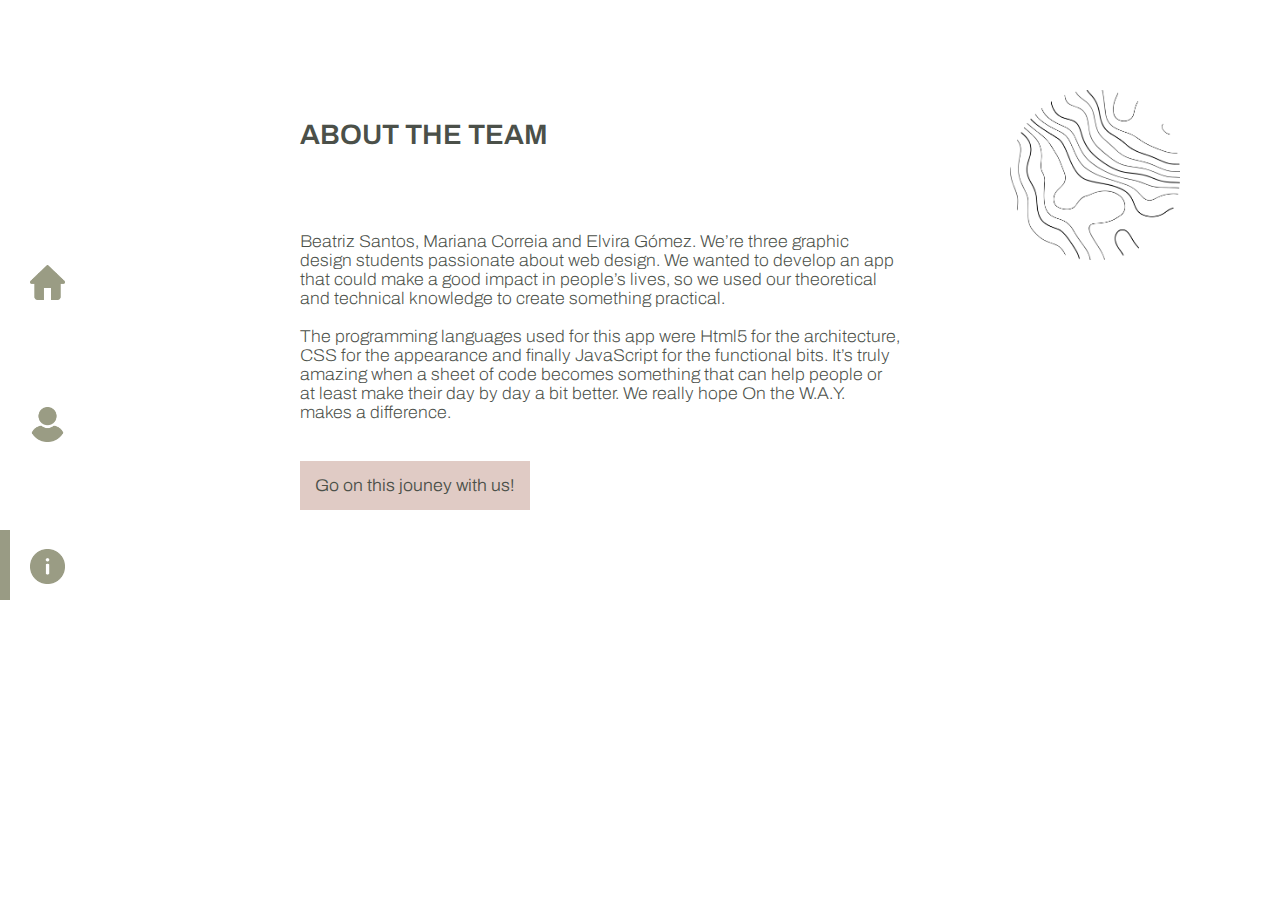
==== about.html @ c3136a8f "Add files via upload" ====
<!doctype html>
<html>

	<head>
		<meta charset="UTF-8">
		<meta http-equiv="X-UA-Compatible" content="IE=edge">
		<meta name="viewport" content="width=device-width, initial-scale=1.0">
		<title>About Us</title>
		<meta name="author" content=">Beatriz Santos, Mariana Correia e Elvira Gómez">
		<link rel="stylesheet" href="css/style2.css">
	</head>


<body>
	<!-- Barra de navegação para computador e tablet - lateral -->
	<aside>
		<nav id="sideBar">
			<ul>
				<li><a href="home.html"><img src="img/home.png" height="35" weight="35" alt="home"></a></li>
				<li><a href="perfil.html"><img src="img/user.png" height="35" weight="35" alt="user"></a></li>
				<li><a href="about.html"><img src="img/info.png" height="35" weight="35" alt="info"></a></li>
			</ul>
			<!-- Barra sublinhadora que mostra em que página o utilizador está -->
			<div class="selector_about"></div>
		</nav>
	</aside>

	<!-- Logo no canto superior direito -->
	<div class="logo">
		<img src="img/logos.png" width="200" height="200" alt="logo">
	</div>

	<main>
		<!-- Para não afetar o p5.js criamos um div para servir de "main" -->
		<div id="main">
			<!-- H1 - identificador de página -->
			<h1>ABOUT THE TEAM</h1>
			<br><br><br><br><br>
			<!-- Texto sobre o projeto -->
			<p id="sob">Beatriz Santos, Mariana Correia and Elvira Gómez. We’re three graphic design students passionate
				about web design. We wanted to develop an app that could make a good impact in people’s lives, so we
				used our theoretical and technical knowledge to create something practical.
				<br><br>
				The programming languages used for this app were Html5 for the architecture, CSS for the appearance and
				finally JavaScript for the functional bits. It’s truly amazing when a sheet of code becomes something
				that can help people or at least make their day by day a bit better. We really hope On the W.A.Y. makes
				a difference.
			</p>
			<br><br>
			<!-- botão que leva ao home -->
			<button id="jor" onclick='window.location.href="home.html"'>Go on this jouney with us!</button>
		</div>
	</main>

	<!-- barra de navegação no telemóvel/dispositivos pequenos -->
	<nav id="mobilenav">
		<ul>
			<li><a href="home.html"><img class="icons" src="img/home.png" alt="home"></a></li>
			<li><a href="perfil.html"><img class="icons" src="img/user.png" alt="user"></a></li>
			<li><a href="about.html"><img class="icons" src="img/info.png" alt="info"></a></li>
		</ul>
		<!-- Barra sublinhadora que mostra em que página o utilizador está -->
		<div id="bar_home">
			<div class="blank"></div>
			<div class="blank"></div>
			<div id="color"></div>
		</div>
	</nav>
	<!-- script -->
</body>

</html>
---- css/style2.css ----
@import url('https://fonts.googleapis.com/css2?family=Archivo:wdth,wght@62,100;125,900&display=swap');


/*Definições gerais*/
body{
    font-family: 'Archivo', sans-serif;
    margin: 0;
    padding: 0;
    font-variation-settings: 'wght' 200, 'wdth' 105;
    color: rgb(75, 80, 73);
  }

	#main, #id {
    position: absolute;
        margin-left: 300px;
        width: 400px;
        margin-top:100px;
        }

        #let {
          position: absolute;
              margin-left: 300px;
              width: 400px;
              margin-top:140px;
              }
    
        h1 {
        z-index: -1;
        font-variation-settings: 'wght' 600, 'wdth' 100;
        text-transform: uppercase;
        font-size: 28px;
        margin-bottom: 10px;
        }
    
        h2 {
        font-size:18px;
        }
    
        .logo img {
        position: absolute;
        top: 90px;
        right: 100px;
        width: 170px;
        height: 170px;
        }
    
        a {
        text-decoration: none;
        }
    
        p,  button {
        font-size: 17px;
        }
    
        button{
            text-align: center;
            font-variation-settings: 'wght' 300, 'wdth' 105;
            padding: 15px;
            background-color: #e0cbc5;
            border: none;
            color: rgb(75, 80, 73);
            font-family: 'Archivo', sans serif;
            cursor: pointer;
        }

        .data{
          font-size: 12px;
        }

/*Index*/
#logo { 
    position: fixed;
    top: 50%;
    left: 50%;
    margin-top: -160px;
    margin-left: -100px;
    }
  
  #nome{
      position: fixed;
      font-size: 25px;
    left: 50%;
    margin-top: 50px;
    margin-left: -106px;
    letter-spacing: 1px;
    text-align: center;
    font-variation-settings: 'wght' 100, 'wdth' 105;

    }
  
  label{
   margin-bottom: 20px;
   font-size: 15px;
  }
  
  .login_field {
      padding: 5px;
      border: none;
    height: 20px;
    width: 250px;
    border-bottom: solid #e0cbc5 2pt;
  }
  
  .links {
    text-decoration: none;
    color: rgb(75, 80, 73);
    font-weight: bold;
  }
  
    #about, #logs, #signs{
      width: 500px;
      position: fixed;
      top: 50%;
      left: 50%;
    }
  
    #about{
        margin-top: -180px;
        margin-left: -230px;
    }

    #logs{
        margin-top: -160px;
        margin-left: -150px;
    }

  #signs{
      margin-top: -175px;
      margin-left: -150px;
  }

  .small{
      font-size: 13px;
  }

  #warnsign, #warn, #account{
    font-size: 13px;
  }

    #intro{
        background-color: white;
        width: 680px;
        height: 420px;
        position: fixed;
        top: 50%;
        left: 50%;
      margin-top: -250px;
      margin-left: -365px;
      padding: 40px;
    }
  
    #logo{
      opacity: 0;
  
      -webkit-transition: opacity 2s ease-in;
         -moz-transition: opacity 2s ease-in;
          -ms-transition: opacity 2s ease-in;
           -o-transition: opacity 2s ease-in;
              transition: opacity 2s ease-in;
  }
  
  #about, #logs, #signs, #intro {
      opacity: 0;
  
      -webkit-transition: opacity 1s ease-in;
         -moz-transition: opacity 1s ease-in;
          -ms-transition: opacity 1s ease-in;
           -o-transition: opacity 1s ease-in;
              transition: opacity 1s ease-in;
  }
  
  #logo load {
      opacity: 1;
  }
  
  #about load {
    opacity: 1;
  }


  /*Menu*/

/*menu mobile*/
  #mobilenav{
    display: none;
  }

  /*menu "normal"*/
	.selector_home {
    background: #999B84;
    width: 10px;
    height: 70px;
    position: absolute;
    top: 50px;
    left: 0;
    }
  
    .selector_profile {
    background: #999B84;
    width: 10px;
    height: 70px;
    position: absolute;
    top: 190px;
    left: 0;
    }
  
    .selector_about {
    background: #999B84;
    width: 10px;
    height: 70px;
    position: absolute;
    top: 330px;
    left: 0;
    }
  
    aside {
      position: absolute;
      z-index: 1;
    margin-top:60px;
    margin-left: 0px;
    margin-top: 200px;
    }
  
    ul li {
    list-style:none;
    margin-left: -10px;
    }
  
    ul li a {
    padding-bottom: 50px;
    padding-top: 55px;
    display:block;
    text-decoration: none;
    font-weight: 600;	
    }
  
    ul img{
      width: 35px;
      height: 35px;
    }



/*Home Page*/

	#options p {
    font-variation-settings: 'wght' 400, 'wdth' 100;
    text-transform: uppercase;
    text-align: center;
    padding: 70px 0;
    color: white;	
    font-size: 16px;
    }
  
    .prompts, .moods, .habits, .challenges {
    position: absolute;
    background: #C0C39C;
    }
  
      .prompts{
          margin-left:300px;
          margin-top: 250px;
          width: 300px;
          height:200px;
          }
  
    .moods {
    margin-left:620px;
    margin-top: 250px;
    width: 250px;
    height:200px;
    }
  
    .habits {
    margin-left:300px;
    margin-top: 470px;
    width: 250px;
    height:200px;
    }
  
    .challenges {
    margin-left:570px;
    margin-top: 470px;
    width: 300px;
    height:200px;
    }
  
    .challenges:hover, .moods:hover, .habits:hover, .prompts:hover{
        background: #a4a77f;
        transition: all .3s ease;
      }
  

/*Daily Challenge*/

#dc{
  margin-top: 30px;
	-webkit-appearance: none;
	background-color: white;
	border: 2px solid #cacece;
	padding: 7px;
	border-radius: 1px;
	position: relative;
}

#dc:checked{
	background-color: #C0C39C;
	border: 2px solid #a4a77f;
	color: #C0C39C;
}
  

/*Journal*/
		.journalentry{
      width: 500px;
      height: 300px;
      font-variation-settings: 'wght' 200, 'wdth' 105;
      color: rgb(75, 80, 73);
    border: solid #e0cbc5 2pt;
    padding:20px;
   
    }

#journalentries{
  display: none; 
  border: solid #e0cbc5 2pt;
  /* Hidden by default */
  position: fixed; /* Stay in place */
  z-index: 1; /* Sit on top */
  padding: 10px; /* Location of the box */
  left: 300px;
  top: 250px;
  width:50%; /* Full width */
  height: 60%; /* Full height */
  overflow: auto; /* Enable scroll if needed */
}

hr{
  border: solid #e0cbc5 1pt;
}
.post{
  padding: 20px;
}

.close {
  position: absolute;
  top: 15px;
  right: 35px;
  color: #e0cbc5;
  font-size: 40px;
  font-weight: bold;
  transition: 0.3s;
}

.close:hover,
.close:focus {
  color: rgb(75, 80, 73);
  text-decoration: none;
  cursor: pointer;
}

#entry{
  font-family: 'Archivo', sans serif;
  font-size: 14px;
}

#newentry {
  position: absolute;
  right: 50px;
  bottom: 50px;
  height: 55px;
  width: 100px;
  background-color: #C0C39C;
  text-align: center;
  font-size: 15px;
}


/*About Us*/

#sob{
  width: 150%;
}


/*HABIT E MOOD*/
#mood{
  margin-top: 60px;
}

#dc1, #dc2, #dc3, #dc4 {
	-webkit-appearance: none;
	background-color: white;
	border: 2px solid #cacece;
	padding: 7px;
	border-radius: 1px;
}

#dc1:checked{
	background-color: rgb(157, 167, 135);
	border: 2px solid rgb(128, 138, 106);
	color: rgb(157, 167, 135);
}

#dc2:checked{
	background-color: rgb(228, 218, 127);
	border: 2px solid rgb(201, 192, 111);
	color: rgb(228, 218, 127);
}

#dc3:checked{
	background-color: rgb(250, 219, 161);
	border: 2px solid rgb(216, 189, 138);
	color: rgb(250, 219, 161);
}

#dc4:checked{
	background-color: rgb(245, 209, 202);
	border: 2px solid rgb(218, 184, 177);
	color: rgb(245, 209, 202);
}

#sbmt{
  position: absolute; /* Stay in place */
left: 605px;
top: 620px;
}

#mood{
width: 200px;
position: absolute; /* Stay in place */
left: 500px;
top: 560px;
}

#am, #gr, #ok, #ng{
  width: 250px;
  height: 150px;
  margin-top: 220px;
  margin-left: -120px;
  border: none;
  cursor: pointer;
}

#ams, #grs, #oks, #ngs{
  width: 50px;
  height: 20px;
}


#changeday{
  position: absolute;
  top: 550px;
  margin-left: 500px;
  display: grid;
grid-template-columns: auto auto auto auto;
}

#notgreat, #ng, #xx, #ngs{
background-color: rgb(245, 209, 202);
}

#okay, #ok, #et, #oks{
background-color: rgb(250, 219, 161);
}

#great, #gr, #wk, #grs{
background-color: rgb(228, 218, 127);
}

#amazing, #am, #slp, #ams{
background-color: rgb(157, 167, 135);
}

form, #changedays, #feel, #changed{
position: absolute; /* Stay in place */
padding-left: 250px;
padding-top: 270px;
}

#Result{
display: grid;
grid-template-columns: auto auto;
}

#gráficos{
  position: absolute; /* Stay in place */
  padding-left: 530px;
  padding-top: 200px;
  font-size: 40px;
  display: grid;
  grid-template-columns: auto auto;
  opacity: 0;
  }
  
  #other{
  position: absolute;
  margin-top: 560PX;
  margin-left: 530px;
  }
  
  #slp,#xx,#wk,#et{
  padding: 60px;
  margin: 10px;
  }
  
  #changedays{
    top: 15px;
    left: 370px;
  }

#changed{
    width: 200px;
    top: 15px;
    left: 250px;
  }
  
  #feel{
    position: absolute;
    height: 0px;
    width: 400px;
    margin-top: 215px;
    margin-left: 210px;
    
  }


/*Calendário*/
html {
font-size: 62.5%;
}

.container {
position: absolute; /* Stay in place */
margin-top: 0px;
color: black;
/*display: flex;*/
justify-content: center;
align-items: center;
}

.calendar {
width: 45rem;
height: 52rem;
}

.month {
color: rgb(75, 80, 73);
width: 410px;
height: 12rem;
display: flex;
padding: 17px;
justify-content:space-between;
align-items: center;
text-align: center;
}

.weekdays {
width: 100%;
height: 5rem;
display: flex;
align-items: center;
}

.weekdays div {
  font-variation-settings: 'wght' 300, 'wdth' 100;

  color: rgb(75, 80, 73);
font-size: 1.5rem;
font-weight: 400;
letter-spacing: 0.1rem;
width: calc(44.2rem / 7);
display: flex;
justify-content: center;
align-items: center;
}

.days {
width: 100%;
display: flex;
flex-wrap: wrap;
}

.days div {
font-variation-settings: 'wght' 300, 'wdth' 100;
color: rgb(75, 80, 73);
border-radius: 50%;
font-size: 1.4rem;
margin: 0.55rem;
width: 5rem;
height: 5rem;
display: flex;
justify-content: center;
align-items: center;
border: 0.1rem solid rgb(75, 80, 73);
transition: background-color 0.2s;
}

.days div:hover:not(.today) {
border: 0.1rem solid rgb(75, 80, 73);
cursor: pointer;
}

.prev-date,
.next-date {
opacity: 0.5;
}

/*Profile*/
#bdg{
  display: inline-grid;
  grid-template-columns: auto auto auto;
}

#savep, #gob{
  position: absolute;
}

#savep{
  margin-left: 100px;
}

#gob{
  margin-left: 180px;
}


/*Tablet*/
@media screen and (max-width: 1080px) {


  /*Definições Gerais*/
	.logo img{
		width: 120px;
		height: 120px;
    margin-top: -50px;
    margin-right: -50px;
	}

	#main{
		margin-left: 150px;
	}


  #id {
    margin-left: 150px;
    }

    #let {
          margin-left: 150px;
          }

  /*Index*/
.login_field {
  width: 250px;
}

  #about, #logs, #signs{
    width: 50%;
    left: 25%;
    margin-left: 0px;
  }

  #intro{
      width: 60%;
      left: 13%;
    margin-left: 0px;
  }

  /*Journal*/
  .journalentry{
    width: 400px;
    height: 300px;
    font-variation-settings: 'wght' 200, 'wdth' 105;
    color: rgb(75, 80, 73);
  border: solid #e0cbc5 2pt;
  padding:20px;
 
  }
  
	#options{
		display: flex;
		flex-direction: row;
		flex-wrap: wrap;
		width: 70%;
		max-width: 600px;
		margin-left: 150px;
		margin-top: 50px;
		margin-bottom: 50px;
		justify-content: left;
	}
	.prompts, .moods, .habits, .challenges{
		position: relative;
		width: 40%;
		max-width: 260px;
		height: 200px;
		margin: 0 20px 20px 0;
	}

  .prompts, .moods{
    margin-top: 200px;
	}
	#sidebar{
		width: 30%;
		max-width: 200px;
	}
  
	#abouttext{
		max-width: 400px;
	}


/*About Us*/
#sob{
  width: 80%;
}


	/*Habit e Mood*/
  #gráficos{
    position: absolute; 
    padding-left: 360px;
    padding-top: 130px;
    font-size: 25px;
    grid-template-columns: auto;
    }
    
    #slp,#xx,#wk,#et{
      padding: 20px;
      margin: 10px;
      }

 #changeday{
  margin-left: 5px;
  margin-top: 20px;
}

#feel{
  margin-left: -250px;
  margin-top: 210px;
}

#mood{
margin-top: 60px;
margin-left: -495px;
}

#changedays{
  transform: scale(0.9);
margin-left: 70px;
margin-top: 10px;
}

#changed{
  width: 500px;
  transform: scale(0.9);
margin-left: -530px;
margin-top: 280px;
display: inline-grid;
  grid-template-columns: auto auto auto auto;
}


#changedays p{
margin: 0;
}


#sbmt{
  margin-top: -260px;
  margin-left: 400px;
}

#am, #gr, #ok, #ng{
  width: 200px;
  height: 90px;
  margin-top: 290px;
  margin-left: -745px;
}


/*Calendário*/

.month {
  transform: scale(0.8);
  margin-left: -50px;
}

html {
  font-size: 50%;
  }

}


/*Telemóvel*/
@media screen and (max-width: 600px){

  /*Definições gerais*/
 body{
   overflow: hidden;
 }

#main{
	width: 90%;
	margin-left: 10%;
}

.logo img{
	width: 80px;
	height: 80px;
top: 80px;
right: 80px;
}

.prompts, .moods{
  margin-top: 130px;
}

#id {
  margin-left: 50px;
  }

  #let {
        margin-left: 50px;
        }

 /*Menu*/
.icons{
		width: 35px;
		height: 35px;
    margin-bottom: -35px;
	} 

#mobilenav{
	width: 100%;
	height: 110px;
	left: 0;
	bottom: 0;
	display: block;
  position: fixed;
  z-index: -1;
}

#mobilenav ul{
	display: flex;
	flex-direction: row;
	justify-content: space-around;
	align-items: center;
	height: 100px;
	padding: 0;
	margin: 0;
}

#mobilenav li{
	padding: 0;
}

#mobilenav a{
	padding: 0;
}

aside{
	display: none;
}

#bar_home{
	width: 100%;
	height: 10px;
  margin-left: -5px;
	display: flex;
	flex-direction: row;
	justify-content: space-around;
}

#color, .blank{
width: 45px;
height: 10px;
}

#color{
	background-color: #9a9c7d;
}


/*Habits e Mood*/
.prompts, .habits{
	margin-left: 25px;
}

.prompts, .moods, .habits, .challenges{
height: 200px;
top: 70px;
}

#options{
	margin: 0;
	width: 100%;
	justify-content: center;
}

#options p{
	font-size: 14px;
	padding: 75px 0;
}

#feel{
  scale: 0.9;
  margin-top: 195px;
  margin-left: -230px;
  }

#mood{
 left: 25px;
 top: 510px;
 margin-left: 0px;
  }


.month {
  transform: scale(0.7);
margin-left: -70px;
}

html {
font-size: 45%;
}

.container {
margin-top: 0px;
left: 5%;
}

#gráficos{
      padding-left: 10px;
  padding-top: 430px;
  font-size: 20px;
  grid-template-columns: auto auto auto auto;
  }
  
  #slp,#xx,#wk,#et{
    padding: 15px;
    margin: 7px;
    }

    #changedays{
    transform: scale(0.9);
margin-left: 90px;
margin-top: -30px;
    }
    
    #changed{
      transform: scale(0.8);
    top: -40px;
    left:260px;
    }
    
    #sbmt{
    margin-top: -180px;
    margin-left: 0px;
    }
    
       #changeday{
        transform: scale(0.6);
        margin-top: 450px;
        margin-left: -10px;
         top: 82px;
         left: -5px;
       }

       #am, #gr, #ok, #ng{
        width: 250px;
       }

/*Journal*/
.journalentry{
  width: 77%;
  height: 300px;
  font-variation-settings: 'wght' 200, 'wdth' 105;
  color: rgb(75, 80, 73);
border: solid #e0cbc5 2pt;
padding:20px;

}

#journalentries{
left: 30px;
width:80%; /* Full width */
height: 40%; /* Full height */
overflow: auto; /* Enable scroll if needed */
background-color: white;
}

hr{
border: solid #e0cbc5 1pt;
}

.close {
position: absolute;
top: 15px;
right: 35px;
color: #e0cbc5;
font-size: 40px;
font-weight: bold;
transition: 0.3s;
}

#newentry {
position: absolute;
right: 50px;
bottom: 120px;
height: 50px;
width: 100px;
background-color: #C0C39C;
text-align: center;
font-size: 15px;
}

.writingprompt1{
width: 90%;
}


/*Index*/
.login_field {
  width: 250px;
}

  #about, #logs, #signs{
    width: 50%;
    left: 20%;
    margin-left: 0px;
  }

  #intro{
      width: 60%;
      left: 10%;
    margin-left: 0px;
  }


/*Diminuir altura*/
@media screen and (max-height: 800px){

  /*Definições gerais*/
	#main{
  top: -65px;
  }


.prompts, .moods{
  margin-top: 40px;
}

#id {
  position: absolute;
  top: 115px;
  }


  /*Habit e Mood*/
  .container{
    transform: scale(0.95);
    margin-top: -20px;
  }

  .weekdays{
    margin-top: -20px;
  }

#feel{
  margin-top: 130px;
  margin-left: -460px;
}

  .prompts, .moods, .habits, .challenges{
		height: 180px;
    top: 165px;
	}

  #entry{
    height: 200px;
  }

  #dc{
    margin-top: 10px;
  }

  #id{
    margin-top: -15px;
  }

     #changeday{
       margin-top: 380px;
       margin-left: 0px;
     }

  #mood{
    margin-top: -10px;
    margin-left: 10px;
    }

    #gráficos{
      margin-top: -50px;
   }

   #feel{
    margin-top: 125px;
    margin-left: -220px;
    }


  #changedays{
    scale: 0.9;
    top: -20px;
    left: 310px;
  }
  
  #sbmt{
    margin-top: -190px;
  }


#changed{
  top:-100px;
  left:260px;
  }
  

  #am, #gr, #ok, #ng{
    height: 70px;
  }


  /*Profile*/
#perfil, #logout, #change{
  transform: scale(0.8);
  margin-left: -20px;
}

#inf{
  margin-top: -20px;
}

#logout, #change{
  position: absolute;
  margin-top: -50px;
}

#logout{
  margin-left: -6px;
}

#change{
  margin-left: 76px;
}

#savep, #gob{
  position: absolute;
  transform: scale(0.8);
  margin-top: -50px;
}

#savep{
  margin-left: 90px;
}

#gob{
 margin-left: 170px;
}
}


/*Diminuir mais o ecrâ*/
@media screen and (max-height: 670px){


#options p{
	padding: 40px 0;
}

/*Habit e Mood*/
  .prompts, .moods, .habits, .challenges{
		height: 120px;
	}

  #gráficos{
   margin-top: -110px;
}

  #entry{
    height: 100px;
  }

  #dc{
    margin-top: -10px;
  }

  #id{
    margin-top: -20px;
  }

  .container{
    transform: scale(0.85);
    margin-left: 0px;
    margin-top: -50px;
  }

  .weekdays{
    margin-top: -30px;
  }


#changedays{
  scale: 0.8;
  top: 120px;
  left: 270px;
}

#sbmt{
  margin-top: -190px;
}

  #feel{
    transform: scale(0.9);
    margin-top: 75px;
  margin-left: -215px;
    }

   #changeday{
     margin-top: 320px;
    margin-left: 15px;
  }

#mood{
  margin-top: -73px;
  margin-left: 25px;
  font-size: 15px;
  height: 40px;
  }

  #am, #gr, #ok, #ng{
    margin-top: 80px;
    height: 50px;
  }


#changed{
  scale: 0.9;
  top:-150px;
  left:260px;
  }

  #sbmt{
    top:640px;
    margin-left: 350px;
  }


   /*Profile*/

#perfil, #logout, #change{
  transform: scale(0.6);
  margin-left: -40px;
}

#inf{
  margin-top: -35px;
}

#logout, #change{
  margin-top: -70px;
}

#savep, #gob{
  transform: scale(0.6);
  margin-top: -70px;
}

#logout{
  margin-left: -16px;
}

#change{
  margin-left: 56px;
}

#aboutme{
  transform: scale(0.8);
  margin-left: -43px;
  margin-top: -20px;
}

#sob{
  scale: 0.8;
  margin-top: -50px;
  margin-left: -30px;
}

#jor{
  scale: 0.8;
  margin-top: -20px;
  margin-left: -20px;
}

}
}
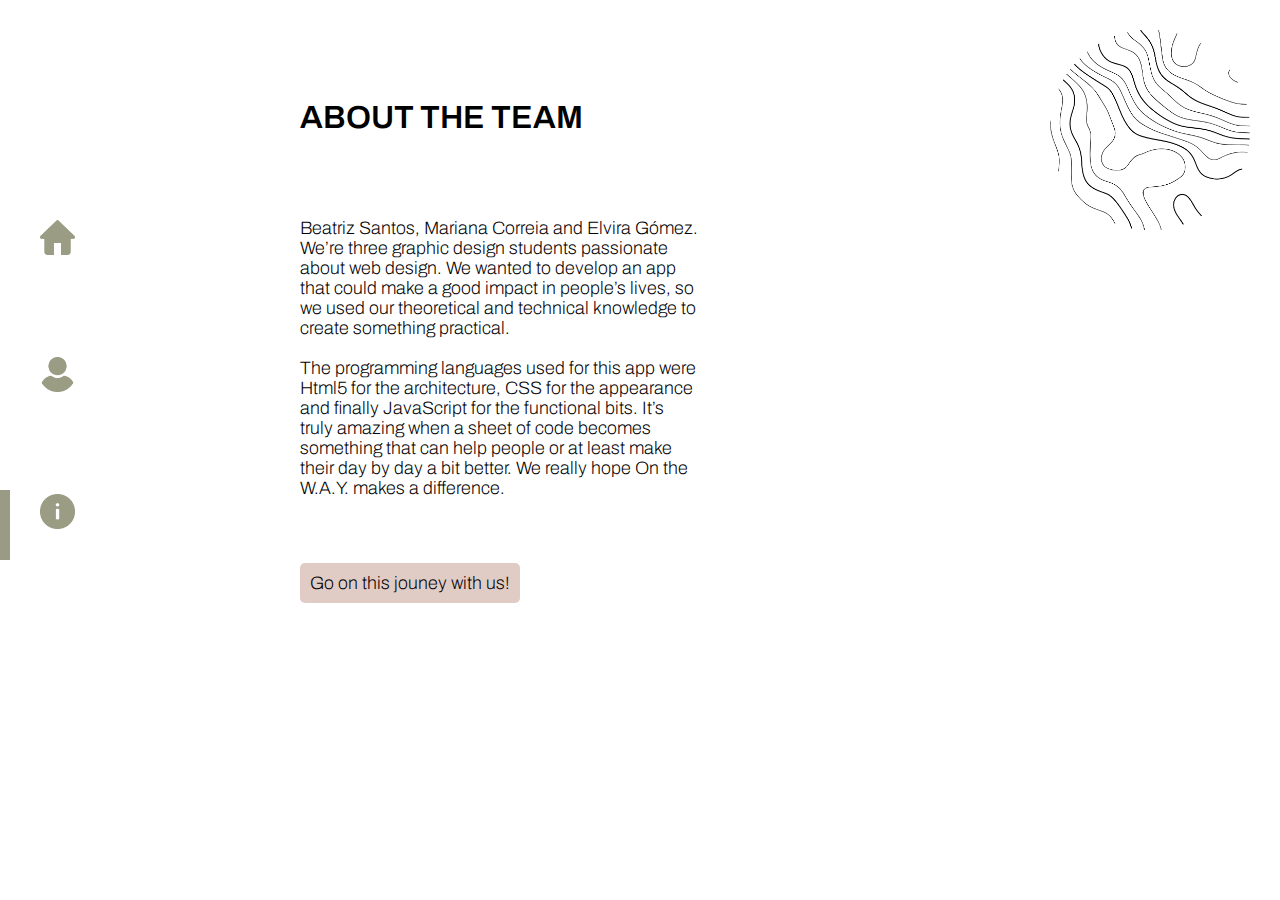
==== commit 25e0f46b: "Update about.html" ====
--- a/about.html
+++ b/about.html
@@ -7,7 +7,8 @@
 		<meta name="viewport" content="width=device-width, initial-scale=1.0">
 		<title>About Us</title>
 		<meta name="author" content=">Beatriz Santos, Mariana Correia e Elvira Gómez">
-		<link rel="stylesheet" href="css/style2.css">
+		    <link rel="stylesheet" href="reset.css">
+		<link rel="stylesheet" href="css/style.css">
 	</head>
 
 
@@ -69,4 +70,4 @@
 	<!-- script -->
 </body>
 
-</html>+</html>
--- a/css/style.css
+++ b/css/style.css
@@ -0,0 +1,691 @@
+@import url('https://fonts.googleapis.com/css2?family=Archivo:wdth,wght@62,100;125,900&display=swap');
+@import url('https://fonts.googleapis.com/css2?family=Manrope:wght@200;800&display=swap');
+
+body{
+  font-family: 'Archivo', sans-serif;
+  margin: 0;
+  padding: 0;
+}
+
+#mobilenav{
+	display: none;
+}
+
+/*INDEX*/
+#logo { 
+  position: fixed;
+  top: 50%;
+  left: 50%;
+  margin-top: -160px;
+  margin-left: -100px;
+  }
+
+#nome{
+    position: fixed;
+    font-size: 25px;
+    font-weight: 200;
+  left: 50%;
+  margin-top: 50px;
+  margin-left: -90px;
+  letter-spacing: 1px;
+  }
+
+  #about, #logs, #signs{
+    width: 500px;
+    position: fixed;
+    top: 50%;
+	left: 50%;
+  margin-top: -250px;
+  margin-left: -280px;
+background-color: white;
+padding: 40px;
+  }
+
+  #about{
+    top: 60%;
+  }
+
+  #intro{
+      background-color: white;
+      width: 580px;
+      height: 420px;
+      position: fixed;
+      top: 50%;
+      left: 50%;
+    margin-top: -250px;
+    margin-left: -325px;
+    padding: 40px;
+  }
+
+  #logo{
+    opacity: 0;
+
+    -webkit-transition: opacity 2s ease-in;
+       -moz-transition: opacity 2s ease-in;
+        -ms-transition: opacity 2s ease-in;
+         -o-transition: opacity 2s ease-in;
+            transition: opacity 2s ease-in;
+}
+
+#about, #logs, #signs, #intro {
+    opacity: 0;
+
+    -webkit-transition: opacity 1s ease-in;
+       -moz-transition: opacity 1s ease-in;
+        -ms-transition: opacity 1s ease-in;
+         -o-transition: opacity 1s ease-in;
+            transition: opacity 1s ease-in;
+}
+
+#logo load {
+    opacity: 1;
+}
+
+#about load {
+  opacity: 1;
+}
+
+
+#nome {
+  font-family: 'Manrope', sans-serif;
+  text-align: center;
+  font-size: 25px;
+}
+
+label{
+ margin-bottom: 20px;
+ font-size: 15px;
+}
+
+.login_field {
+	padding: 5px;
+	border: none;
+  height: 30px;
+  width: 250px;
+  border-bottom: solid #e0cbc5 1pt;
+}
+
+.links {
+  text-decoration: none;
+  color: black;
+  font-weight: bold;
+}
+
+/*Lateral Menu Icon*/
+
+	.selector_home {
+	background: #999B84;
+	width: 10px;
+	height: 70px;
+	position: absolute;
+	top: 60px;
+	left: 0;
+	}
+
+	.selector_profile {
+	background: #999B84;
+	width: 10px;
+	height: 70px;
+	position: absolute;
+	top: 195px;
+	left: 0;
+	}
+
+	.selector_about {
+	background: #999B84;
+	width: 10px;
+	height: 70px;
+	position: absolute;
+	top: 330px;
+	left: 0;
+	}
+
+
+/*Menu*/
+
+	aside {
+	position: absolute;
+	margin-top:60px;
+	}
+
+	#sidebar {
+	display: flex;
+	top: 0;
+	margin-left: -10px;
+	background: #FFFFFF;
+	width: 200px;
+	height: 500px;
+	margin-bottom: 50px;
+	}
+
+	#sidebar ul {
+	margin: 0;
+	padding: 20px 0;
+	width:10px;
+	background:#999B84
+	} 
+
+	ul li {
+	list-style:none;
+	}
+
+	ul li a {
+
+	padding-bottom: 50px;
+	padding-top: 50px;
+	display:block;
+	text-decoration: none;
+	font-weight: 600;	
+	}
+
+	ul img{
+		width: 35px;
+		height: 35px;
+	}
+
+/*General Definitions*/
+
+	#main {
+	margin-left: 300px;
+	width: 400px;
+	margin-top:100px;
+	}
+
+	h1 {
+		font-stretch: 100%;
+		font-variation-settings: 'wght' 600;
+		text-transform: uppercase;
+	font-size: 32px;
+	margin-bottom: 10px;
+	}
+
+	h2 {
+	font-size:22px;
+	}
+
+	.logo img {
+	position: absolute;
+	top: 30px;
+	right: 30px;
+	width: 200px;
+	height: 200px;
+	}
+
+	a {
+	text-decoration: none;
+	}
+
+	p,  button {
+	color: black;
+	font-size: 18px;
+	font-stretch: 100%;
+		font-variation-settings: 'wght' 200;
+	}
+
+/*Home Page Options*/
+
+	#options p {
+	text-transform: uppercase;
+	text-align: center;
+	padding: 70px 0;
+	color: #FFFFFF;	
+	font-size: 16px;
+	}
+
+	.prompts, .moods, .habits, .challenges {
+	position: absolute;
+	background: #C0C39C;
+	border-radius: 5%;
+	}
+
+    .prompts{
+        margin-left:300px;
+        margin-top: 30px;
+        width: 300px;
+        height:200px;
+        }
+
+	.moods {
+	margin-left:620px;
+	margin-top: 30px;
+	width: 250px;
+	height:200px;
+	}
+
+	.habits {
+	margin-left:300px;
+	margin-top: 250px;
+	width: 250px;
+	height:200px;
+	}
+
+	.challenges {
+	margin-left:570px;
+	margin-top: 250px;
+	width: 300px;
+	height:200px;
+	}
+
+		.challenges:hover, .moods:hover, .habits:hover, .prompts:hover{
+		background: #9a9c7d;
+		border-radius: 5%;
+		transition: all .3s ease;
+		}
+
+		/*Journal*/
+		
+		#journalentries{
+			display: none; /* Hidden by default */
+			position: fixed; /* Stay in place */
+			z-index: 1; /* Sit on top */
+			padding-top: 100px; /* Location of the box */
+			left: 0;
+			top: 0;
+			width: 100%; /* Full width */
+			height: 100%; /* Full height */
+			overflow: auto; /* Enable scroll if needed */
+			background-color: rgb(0,0,0); /* Fallback color */
+			background-color: rgba(0,0,0,0.9); /* Black w/ opacity */
+		}
+  
+		.post{
+			padding: 20px;
+		}
+  
+		.close {
+			position: absolute;
+			top: 15px;
+			right: 35px;
+			color: #f1f1f1;
+			font-size: 40px;
+			font-weight: bold;
+			transition: 0.3s;
+		}
+		
+		.close:hover,
+		.close:focus {
+			color: #bbb;
+			text-decoration: none;
+			cursor: pointer;
+		}
+  
+	  button{
+		  margin: 25px 0;
+		  padding: 10px;
+		  background-color: #e0cbc5;
+		  border-radius: 5px;
+		  border: none;
+		  font-family: 'Archivo', sans serif;
+		  cursor: pointer;
+	  }
+	  
+	  #entry{
+		 
+		  font-family: 'Archivo', sans serif;
+		  font-size: 14px;
+	  }
+
+		#newentry {
+		  position: absolute;
+		  right: 50px;
+		  bottom: 50px;
+		  height: 50px;
+		  width: 50px;
+		  background-color: #999B84;
+		  border-radius: 50%;
+		  text-align: center;
+		  font-size: 15px;
+		}
+  
+		.writingprompt1, .currentdate{
+			padding: 0 10px;
+		}
+  
+
+/*HABIT E MOOD*/
+
+#am, #gr, #ok, #ng{
+    border-radius: 5%;
+    width: 250px;
+    height: 150px;
+    margin-top: -40px;
+    margin-left: 33px;
+    border: none;
+    cursor: pointer;
+}
+
+#ams, #grs, #oks, #ngs{
+	border-radius: 5%;
+    width: 50px;
+    height: 20px;
+}
+
+#notgreat, #ng, #xx, #ngg{
+  background-color: rgb(245, 209, 202);
+}
+
+#okay, #ok, #et, #oks{
+  background-color: rgb(250, 219, 161);
+}
+
+#great, #gr, #wk, #grs{
+  background-color: rgb(228, 218, 127);
+}
+
+#amazing, #am, #slp, #ams{
+  background-color: rgb(157, 167, 135);
+}
+
+form, #changedays, #feel{
+  position: absolute; /* Stay in place */
+  padding-left: 500px;
+  padding-top: 400px;
+}
+
+#Result{
+  display: grid;
+  grid-template-columns: auto auto;
+}
+
+.post{
+background-color: rgb(214, 214, 214);
+padding: 20px;
+margin: 10px;
+}
+
+.modal {
+  position: absolute; /* Stay in place */
+  z-index: 1; /* Sit on top */
+  padding-top: 320px; /* Location of the box */
+  padding-left: 300px;
+  left: 0;
+  top: 0;
+  width: 100%; /* Full width */
+  height: 100%; /* Full height */
+}
+
+html {
+font-size: 62.5%;
+}
+
+.container {
+position: absolute; /* Stay in place */
+z-index: 1; /* Sit on top */
+margin-top: 70px;
+color: black;
+/*display: flex;*/
+justify-content: center;
+align-items: center;
+}
+
+.calendar {
+width: 45rem;
+height: 52rem;
+background-color: white ;
+}
+
+.month {
+width: 410px;
+height: 12rem;
+display: flex;
+padding: 17px;
+justify-content:space-between;
+align-items: center;
+}
+
+.weekdays {
+width: 100%;
+height: 5rem;
+display: flex;
+align-items: center;
+}
+
+.weekdays div {
+font-size: 1.5rem;
+font-weight: 400;
+letter-spacing: 0.1rem;
+width: calc(44.2rem / 7);
+display: flex;
+justify-content: center;
+align-items: center;
+}
+
+.days {
+width: 100%;
+display: flex;
+flex-wrap: wrap;
+}
+
+.days div {
+border-radius: 50%;
+font-size: 1.4rem;
+margin: 0.55rem;
+width: 5rem;
+height: 5rem;
+display: flex;
+justify-content: center;
+align-items: center;
+border: 0.1rem solid rgb(163, 163, 163);
+transition: background-color 0.2s;
+}
+
+.days div:hover:not(.today) {
+border: 0.1rem solid rgb(163, 163, 163);
+cursor: pointer;
+}
+
+.prev-date,
+.next-date {
+opacity: 0.5;
+}
+
+#gráficos{
+position: absolute; /* Stay in place */
+padding-left: 530px;
+padding-top: 230px;
+font-size: 40px;
+display: grid;
+grid-template-columns: auto auto;
+opacity: 0;
+}
+
+#other{
+  position: absolute;
+margin-top: 560PX;
+margin-left: 530px;
+}
+
+#slp,#xx,#wk,#et{
+  padding: 60px;
+  margin: 10px;
+}
+
+/* Daily Challenge*/
+
+#dc {
+	-webkit-appearance: none;
+	background-color: #fafafa;
+	border: 1px solid #cacece;
+	padding: 9px;
+	border-radius: 3px;
+	position: relative;
+}
+
+#dc:checked{
+	background-color: #999B84;
+	border: 1px solid #999B84;
+	color: #99a1a7;
+}
+
+/*
+p {
+	font-weight: 900;
+  }*/
+
+  /*tablet*/
+
+@media screen and (max-width: 1080px) {
+	.logo img{
+		width: 150px;
+		height: 150px;
+	}
+	#main{
+		width: 70%;
+		margin-left: 30%;
+	}
+	#options{
+		display: flex;
+		flex-direction: row;
+		flex-wrap: wrap;
+		width: 70%;
+		max-width: 600px;
+		margin-left: 30%;
+		margin-top: 50px;
+		margin-bottom: 50px;
+		justify-content: left;
+	}
+	.prompts, .moods, .habits, .challenges{
+		position: relative;
+		width: 40%;
+		max-width: 260px;
+		height: 200px;
+		margin: 0 20px 20px 0;
+	}
+	#sidebar{
+		width: 30%;
+		max-width: 200px;
+	}
+	#abouttext{
+		max-width: 400px;
+	}
+
+	
+}
+/*mobile version*/
+@media screen and (max-width: 650px){
+.icons{
+		width: 40px;
+		height: 40px;
+	} 
+#mobilenav{
+	width: 100%;
+	height: 110px;
+	position: absolute;
+	left: 0;
+	bottom: 0;
+	display: block;
+}
+
+#mobilenav ul{
+	display: flex;
+	flex-direction: row;
+	justify-content: space-around;
+	align-items: center;
+	height: 100px;
+	padding: 0;
+	margin: 0;
+}
+#mobilenav li{
+	padding: 0;
+}
+#mobilenav a{
+	padding: 0;
+}
+
+aside{
+	display: none;
+}
+
+/*Menu*/
+
+	aside {
+	position: absolute;
+	margin-left :0px;
+	margin-bottom: 0px;
+	}
+
+	#sidebar {
+	display: flex;
+	left: 0;
+	margin-top: -10px;
+	background: #FFFFFF;
+	width: 200px;
+	height: 500px;
+	margin-bottom: 0px;
+	}
+
+	#sidebar ul {
+	margin: 0;
+	padding: 0px 20px;
+	width:10px;
+	background:#999B84
+	} 
+
+	ul li {
+	list-style:none;
+	}
+
+	ul li a {
+
+	padding-bottom: 50px;
+	padding-top: 50px;
+	display:block;
+	text-decoration: none;
+	font-weight: 600;	
+	}
+
+	ul img{
+		width: 35px;
+		height: 35px;
+	}
+
+
+.prompts, .habits{
+	margin-left: 25px;
+}
+.prompts, .moods, .habits, .challenges{
+height: 150px;
+}
+#options{
+	margin: 0;
+	width: 100%;
+	justify-content: center;
+}
+#options p{
+	font-size: 14px;
+	padding: 50px 0;
+}
+#main{
+	width: 90%;
+	margin-left: 10%;
+}
+.logo img{
+	width: 100px;
+	height: 100px;
+}
+#bar_home{
+	width: 100%;
+	height: 10px;
+	display: flex;
+	flex-direction: row;
+	justify-content: space-around;
+}
+#color, .blank{
+width: 45px;
+height: 10px;
+}
+#color{
+	background-color: #9a9c7d;
+}
+}
+@media screen and (max-width: 350px){
+	.prompts, .moods, .habits, .challenges{
+		width: 38%;
+		height: 120px;
+	}
+	#options p{
+		padding: 35px 0;
+		font-size: 12px;
+	}
+
+}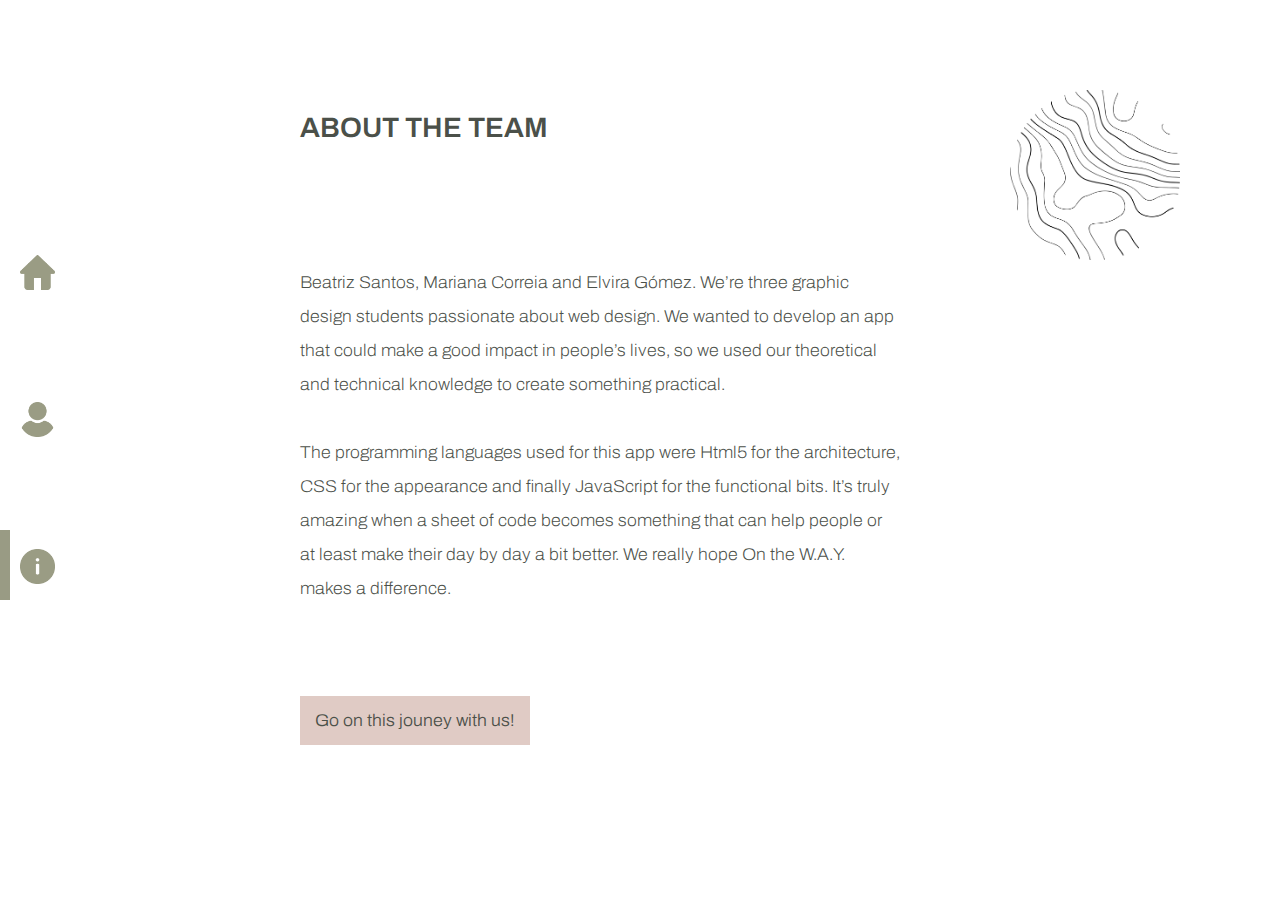
==== commit 8f31eb0e: "Update about.html" ====
--- a/about.html
+++ b/about.html
@@ -7,7 +7,7 @@
 		<meta name="viewport" content="width=device-width, initial-scale=1.0">
 		<title>About Us</title>
 		<meta name="author" content=">Beatriz Santos, Mariana Correia e Elvira Gómez">
-		    <link rel="stylesheet" href="reset.css">
+		    <link rel="stylesheet" href="css/reset.css">
 		<link rel="stylesheet" href="css/style.css">
 	</head>
 
--- a/css/style.css
+++ b/css/style.css
@@ -1,417 +1,548 @@
 @import url('https://fonts.googleapis.com/css2?family=Archivo:wdth,wght@62,100;125,900&display=swap');
-@import url('https://fonts.googleapis.com/css2?family=Manrope:wght@200;800&display=swap');
-
+
+
+/*Definições gerais*/
 body{
-  font-family: 'Archivo', sans-serif;
-  margin: 0;
-  padding: 0;
-}
-
-#mobilenav{
-	display: none;
-}
-
-/*INDEX*/
+    font-family: 'Archivo', sans-serif;
+    margin: 0;
+    padding: 0;
+    font-variation-settings: 'wght' 200, 'wdth' 105;
+    color: rgb(75, 80, 73);
+  }
+
+	#main, #id {
+    position: absolute;
+        margin-left: 300px;
+        width: 400px;
+        margin-top:100px;
+        }
+
+        #let {
+          position: absolute;
+              margin-left: 300px;
+              width: 400px;
+              margin-top:140px;
+              }
+    
+        h1 {
+        z-index: -1;
+        font-variation-settings: 'wght' 600, 'wdth' 100;
+        text-transform: uppercase;
+        font-size: 28px;
+        margin-bottom: 10px;
+        }
+    
+        h2 {
+        font-size:18px;
+        }
+    
+        .logo img {
+        position: absolute;
+        top: 90px;
+        right: 100px;
+        width: 170px;
+        height: 170px;
+        }
+    
+        a {
+        text-decoration: none;
+        }
+    
+        p,  button {
+        font-size: 17px;
+        }
+    
+        button{
+            text-align: center;
+            font-variation-settings: 'wght' 300, 'wdth' 105;
+            padding: 15px;
+            background-color: #e0cbc5;
+            border: none;
+            color: rgb(75, 80, 73);
+            font-family: 'Archivo', sans serif;
+            cursor: pointer;
+        }
+
+        .data{
+          font-size: 12px;
+        }
+
+/*Index*/
 #logo { 
-  position: fixed;
-  top: 50%;
-  left: 50%;
-  margin-top: -160px;
-  margin-left: -100px;
-  }
-
-#nome{
-    position: fixed;
-    font-size: 25px;
-    font-weight: 200;
-  left: 50%;
-  margin-top: 50px;
-  margin-left: -90px;
-  letter-spacing: 1px;
-  }
-
-  #about, #logs, #signs{
-    width: 500px;
     position: fixed;
     top: 50%;
-	left: 50%;
-  margin-top: -250px;
-  margin-left: -280px;
-background-color: white;
-padding: 40px;
-  }
-
-  #about{
-    top: 60%;
-  }
-
-  #intro{
-      background-color: white;
-      width: 580px;
-      height: 420px;
+    left: 50%;
+    margin-top: -160px;
+    margin-left: -100px;
+    }
+  
+  #nome{
+      position: fixed;
+      font-size: 25px;
+    left: 50%;
+    margin-top: 50px;
+    margin-left: -106px;
+    letter-spacing: 1px;
+    text-align: center;
+    font-variation-settings: 'wght' 100, 'wdth' 105;
+
+    }
+  
+  label{
+   margin-bottom: 20px;
+   font-size: 15px;
+  }
+  
+  .login_field {
+      padding: 5px;
+      border: none;
+    height: 20px;
+    width: 250px;
+    border-bottom: solid #e0cbc5 2pt;
+  }
+  
+  .links {
+    text-decoration: none;
+    color: rgb(75, 80, 73);
+    font-weight: bold;
+  }
+  
+    #about, #logs, #signs{
+      width: 500px;
       position: fixed;
       top: 50%;
       left: 50%;
-    margin-top: -250px;
-    margin-left: -325px;
-    padding: 40px;
-  }
-
-  #logo{
-    opacity: 0;
-
-    -webkit-transition: opacity 2s ease-in;
-       -moz-transition: opacity 2s ease-in;
-        -ms-transition: opacity 2s ease-in;
-         -o-transition: opacity 2s ease-in;
-            transition: opacity 2s ease-in;
-}
-
-#about, #logs, #signs, #intro {
-    opacity: 0;
-
-    -webkit-transition: opacity 1s ease-in;
-       -moz-transition: opacity 1s ease-in;
-        -ms-transition: opacity 1s ease-in;
-         -o-transition: opacity 1s ease-in;
-            transition: opacity 1s ease-in;
-}
-
-#logo load {
+    }
+  
+    #about{
+        margin-top: -180px;
+        margin-left: -230px;
+    }
+
+    #logs{
+        margin-top: -160px;
+        margin-left: -150px;
+    }
+
+  #signs{
+      margin-top: -175px;
+      margin-left: -150px;
+  }
+
+  .small{
+      font-size: 13px;
+  }
+
+  #warnsign, #warn, #account{
+    font-size: 13px;
+  }
+
+    #intro{
+        background-color: white;
+        width: 680px;
+        height: 420px;
+        position: fixed;
+        top: 50%;
+        left: 50%;
+      margin-top: -250px;
+      margin-left: -365px;
+      padding: 40px;
+    }
+  
+    #logo{
+      opacity: 0;
+  
+      -webkit-transition: opacity 2s ease-in;
+         -moz-transition: opacity 2s ease-in;
+          -ms-transition: opacity 2s ease-in;
+           -o-transition: opacity 2s ease-in;
+              transition: opacity 2s ease-in;
+  }
+  
+  #about, #logs, #signs, #intro {
+      opacity: 0;
+  
+      -webkit-transition: opacity 1s ease-in;
+         -moz-transition: opacity 1s ease-in;
+          -ms-transition: opacity 1s ease-in;
+           -o-transition: opacity 1s ease-in;
+              transition: opacity 1s ease-in;
+  }
+  
+  #logo load {
+      opacity: 1;
+  }
+  
+  #about load {
     opacity: 1;
-}
-
-#about load {
-  opacity: 1;
-}
-
-
-#nome {
-  font-family: 'Manrope', sans-serif;
+  }
+
+
+  /*Menu*/
+
+/*menu mobile*/
+  #mobilenav{
+    display: none;
+  }
+
+  /*menu "normal"*/
+	.selector_home {
+    background: #999B84;
+    width: 10px;
+    height: 70px;
+    position: absolute;
+    top: 50px;
+    left: 0;
+    }
+  
+    .selector_profile {
+    background: #999B84;
+    width: 10px;
+    height: 70px;
+    position: absolute;
+    top: 190px;
+    left: 0;
+    }
+  
+    .selector_about {
+    background: #999B84;
+    width: 10px;
+    height: 70px;
+    position: absolute;
+    top: 330px;
+    left: 0;
+    }
+  
+    aside {
+      position: absolute;
+      z-index: 1;
+    margin-top:60px;
+    margin-left: 0px;
+    margin-top: 200px;
+    }
+  
+    ul li {
+    list-style:none;
+    margin-left: 20px;
+    }
+  
+    ul li a {
+    padding-bottom: 50px;
+    padding-top: 55px;
+    display:block;
+    text-decoration: none;
+    font-weight: 600;	
+    }
+  
+    ul img{
+      width: 35px;
+      height: 35px;
+    }
+
+
+
+/*Home Page*/
+
+	#options p {
+    font-variation-settings: 'wght' 400, 'wdth' 100;
+    text-transform: uppercase;
+    text-align: center;
+    padding: 85px 0;
+    color: white;	
+    font-size: 16px;
+    }
+  
+    .prompts, .moods, .habits, .challenges {
+    position: absolute;
+    background: #C0C39C;
+    }
+  
+      .prompts{
+          margin-left:300px;
+          margin-top: 250px;
+          width: 300px;
+          height:200px;
+          }
+  
+    .moods {
+    margin-left:620px;
+    margin-top: 250px;
+    width: 250px;
+    height:200px;
+    }
+  
+    .habits {
+    margin-left:300px;
+    margin-top: 470px;
+    width: 250px;
+    height:200px;
+    }
+  
+    .challenges {
+    margin-left:570px;
+    margin-top: 470px;
+    width: 300px;
+    height:200px;
+    }
+  
+    .challenges:hover, .moods:hover, .habits:hover, .prompts:hover{
+        background: #a4a77f;
+        transition: all .3s ease;
+      }
+  
+
+/*Daily Challenge*/
+
+#dc{
+  margin-top: 30px;
+	-webkit-appearance: none;
+	background-color: white;
+	border: 2px solid #cacece;
+	padding: 7px;
+	border-radius: 1px;
+	position: relative;
+}
+
+#dc:checked{
+	background-color: #C0C39C;
+	border: 2px solid #a4a77f;
+	color: #C0C39C;
+}
+  
+
+/*Journal*/
+		.journalentry{
+      width: 500px;
+      height: 300px;
+      font-variation-settings: 'wght' 200, 'wdth' 105;
+      color: rgb(75, 80, 73);
+    border: solid #e0cbc5 2pt;
+    padding:20px;
+   
+    }
+
+#journalentries{
+  display: none; 
+  border: solid #e0cbc5 2pt;
+  /* Hidden by default */
+  position: fixed; /* Stay in place */
+  z-index: 1; /* Sit on top */
+  padding: 10px; /* Location of the box */
+  left: 300px;
+  top: 250px;
+  width:50%; /* Full width */
+  height: 60%; /* Full height */
+  overflow: auto; /* Enable scroll if needed */
+}
+
+hr{
+  border: solid #e0cbc5 1pt;
+}
+.post{
+  padding: 20px;
+}
+
+.close {
+  position: absolute;
+  top: 15px;
+  right: 35px;
+  color: #e0cbc5;
+  font-size: 40px;
+  font-weight: bold;
+  transition: 0.3s;
+}
+
+.close:hover,
+.close:focus {
+  color: rgb(75, 80, 73);
+  text-decoration: none;
+  cursor: pointer;
+}
+
+#entry{
+  font-family: 'Archivo', sans serif;
+  font-size: 14px;
+}
+
+#newentry {
+  position: absolute;
+  right: 50px;
+  bottom: 50px;
+  height: 55px;
+  width: 100px;
+  background-color: #C0C39C;
   text-align: center;
-  font-size: 25px;
-}
-
-label{
- margin-bottom: 20px;
- font-size: 15px;
-}
-
-.login_field {
-	padding: 5px;
-	border: none;
-  height: 30px;
+  font-size: 15px;
+}
+
+
+#newentry p{
+  margin-top: 8px;
+}
+
+/*About Us*/
+
+#sob{
+  width: 150%;
+}
+
+
+#jor{
+  margin-top: 50px;
+}
+
+
+/*HABIT E MOOD*/
+#mood{
+  margin-top: 60px;
+}
+
+#dc1, #dc2, #dc3, #dc4 {
+	-webkit-appearance: none;
+	background-color: white;
+	border: 2px solid #cacece;
+	padding: 7px;
+	border-radius: 1px;
+}
+
+#dc1:checked{
+	background-color: rgb(157, 167, 135);
+	border: 2px solid rgb(128, 138, 106);
+	color: rgb(157, 167, 135);
+}
+
+#dc2:checked{
+	background-color: rgb(228, 218, 127);
+	border: 2px solid rgb(201, 192, 111);
+	color: rgb(228, 218, 127);
+}
+
+#dc3:checked{
+	background-color: rgb(250, 219, 161);
+	border: 2px solid rgb(216, 189, 138);
+	color: rgb(250, 219, 161);
+}
+
+#dc4:checked{
+	background-color: rgb(245, 209, 202);
+	border: 2px solid rgb(218, 184, 177);
+	color: rgb(245, 209, 202);
+}
+
+#sbmt{
+  position: absolute; /* Stay in place */
+left: 605px;
+top: 620px;
+}
+
+#mood{
+width: 200px;
+position: absolute; /* Stay in place */
+left: 500px;
+top: 560px;
+}
+
+#am, #gr, #ok, #ng{
   width: 250px;
-  border-bottom: solid #e0cbc5 1pt;
-}
-
-.links {
-  text-decoration: none;
-  color: black;
-  font-weight: bold;
-}
-
-/*Lateral Menu Icon*/
-
-	.selector_home {
-	background: #999B84;
-	width: 10px;
-	height: 70px;
-	position: absolute;
-	top: 60px;
-	left: 0;
-	}
-
-	.selector_profile {
-	background: #999B84;
-	width: 10px;
-	height: 70px;
-	position: absolute;
-	top: 195px;
-	left: 0;
-	}
-
-	.selector_about {
-	background: #999B84;
-	width: 10px;
-	height: 70px;
-	position: absolute;
-	top: 330px;
-	left: 0;
-	}
-
-
-/*Menu*/
-
-	aside {
-	position: absolute;
-	margin-top:60px;
-	}
-
-	#sidebar {
-	display: flex;
-	top: 0;
-	margin-left: -10px;
-	background: #FFFFFF;
-	width: 200px;
-	height: 500px;
-	margin-bottom: 50px;
-	}
-
-	#sidebar ul {
-	margin: 0;
-	padding: 20px 0;
-	width:10px;
-	background:#999B84
-	} 
-
-	ul li {
-	list-style:none;
-	}
-
-	ul li a {
-
-	padding-bottom: 50px;
-	padding-top: 50px;
-	display:block;
-	text-decoration: none;
-	font-weight: 600;	
-	}
-
-	ul img{
-		width: 35px;
-		height: 35px;
-	}
-
-/*General Definitions*/
-
-	#main {
-	margin-left: 300px;
-	width: 400px;
-	margin-top:100px;
-	}
-
-	h1 {
-		font-stretch: 100%;
-		font-variation-settings: 'wght' 600;
-		text-transform: uppercase;
-	font-size: 32px;
-	margin-bottom: 10px;
-	}
-
-	h2 {
-	font-size:22px;
-	}
-
-	.logo img {
-	position: absolute;
-	top: 30px;
-	right: 30px;
-	width: 200px;
-	height: 200px;
-	}
-
-	a {
-	text-decoration: none;
-	}
-
-	p,  button {
-	color: black;
-	font-size: 18px;
-	font-stretch: 100%;
-		font-variation-settings: 'wght' 200;
-	}
-
-/*Home Page Options*/
-
-	#options p {
-	text-transform: uppercase;
-	text-align: center;
-	padding: 70px 0;
-	color: #FFFFFF;	
-	font-size: 16px;
-	}
-
-	.prompts, .moods, .habits, .challenges {
-	position: absolute;
-	background: #C0C39C;
-	border-radius: 5%;
-	}
-
-    .prompts{
-        margin-left:300px;
-        margin-top: 30px;
-        width: 300px;
-        height:200px;
-        }
-
-	.moods {
-	margin-left:620px;
-	margin-top: 30px;
-	width: 250px;
-	height:200px;
-	}
-
-	.habits {
-	margin-left:300px;
-	margin-top: 250px;
-	width: 250px;
-	height:200px;
-	}
-
-	.challenges {
-	margin-left:570px;
-	margin-top: 250px;
-	width: 300px;
-	height:200px;
-	}
-
-		.challenges:hover, .moods:hover, .habits:hover, .prompts:hover{
-		background: #9a9c7d;
-		border-radius: 5%;
-		transition: all .3s ease;
-		}
-
-		/*Journal*/
-		
-		#journalentries{
-			display: none; /* Hidden by default */
-			position: fixed; /* Stay in place */
-			z-index: 1; /* Sit on top */
-			padding-top: 100px; /* Location of the box */
-			left: 0;
-			top: 0;
-			width: 100%; /* Full width */
-			height: 100%; /* Full height */
-			overflow: auto; /* Enable scroll if needed */
-			background-color: rgb(0,0,0); /* Fallback color */
-			background-color: rgba(0,0,0,0.9); /* Black w/ opacity */
-		}
-  
-		.post{
-			padding: 20px;
-		}
-  
-		.close {
-			position: absolute;
-			top: 15px;
-			right: 35px;
-			color: #f1f1f1;
-			font-size: 40px;
-			font-weight: bold;
-			transition: 0.3s;
-		}
-		
-		.close:hover,
-		.close:focus {
-			color: #bbb;
-			text-decoration: none;
-			cursor: pointer;
-		}
-  
-	  button{
-		  margin: 25px 0;
-		  padding: 10px;
-		  background-color: #e0cbc5;
-		  border-radius: 5px;
-		  border: none;
-		  font-family: 'Archivo', sans serif;
-		  cursor: pointer;
-	  }
-	  
-	  #entry{
-		 
-		  font-family: 'Archivo', sans serif;
-		  font-size: 14px;
-	  }
-
-		#newentry {
-		  position: absolute;
-		  right: 50px;
-		  bottom: 50px;
-		  height: 50px;
-		  width: 50px;
-		  background-color: #999B84;
-		  border-radius: 50%;
-		  text-align: center;
-		  font-size: 15px;
-		}
-  
-		.writingprompt1, .currentdate{
-			padding: 0 10px;
-		}
-  
-
-/*HABIT E MOOD*/
-
-#am, #gr, #ok, #ng{
-    border-radius: 5%;
-    width: 250px;
-    height: 150px;
-    margin-top: -40px;
-    margin-left: 33px;
-    border: none;
-    cursor: pointer;
+  height: 150px;
+  margin-top: 220px;
+  margin-left: -120px;
+  border: none;
+  cursor: pointer;
 }
 
 #ams, #grs, #oks, #ngs{
-	border-radius: 5%;
-    width: 50px;
-    height: 20px;
-}
-
-#notgreat, #ng, #xx, #ngg{
-  background-color: rgb(245, 209, 202);
+  width: 50px;
+  height: 20px;
+}
+
+
+#changeday{
+  position: absolute;
+  top: 480px;
+  margin-left: 515px;
+  display: grid;
+grid-template-columns: auto auto auto auto;
+}
+
+#notgreat, #ng, #xx, #ngs{
+background-color: rgb(245, 209, 202);
 }
 
 #okay, #ok, #et, #oks{
-  background-color: rgb(250, 219, 161);
+background-color: rgb(250, 219, 161);
 }
 
 #great, #gr, #wk, #grs{
-  background-color: rgb(228, 218, 127);
+background-color: rgb(228, 218, 127);
 }
 
 #amazing, #am, #slp, #ams{
-  background-color: rgb(157, 167, 135);
-}
-
-form, #changedays, #feel{
+background-color: rgb(157, 167, 135);
+}
+
+form, #changedays, #feel, #changed{
+position: absolute; /* Stay in place */
+padding-left: 250px;
+padding-top: 270px;
+}
+
+#Result{
+display: grid;
+grid-template-columns: auto auto;
+}
+
+#gráficos{
   position: absolute; /* Stay in place */
-  padding-left: 500px;
-  padding-top: 400px;
-}
-
-#Result{
+  padding-left: 470px;
+  padding-top: 165px;
+  font-size: 30px;
   display: grid;
-  grid-template-columns: auto auto;
-}
-
-.post{
-background-color: rgb(214, 214, 214);
-padding: 20px;
-margin: 10px;
-}
-
-.modal {
-  position: absolute; /* Stay in place */
-  z-index: 1; /* Sit on top */
-  padding-top: 320px; /* Location of the box */
-  padding-left: 300px;
-  left: 0;
-  top: 0;
-  width: 100%; /* Full width */
-  height: 100%; /* Full height */
-}
-
+  grid-template-columns: auto;
+  opacity: 0;
+  }
+  
+  #other{
+  position: absolute;
+  margin-top: 560PX;
+  margin-left: 530px;
+  }
+  
+  #slp,#xx,#wk,#et{
+  padding: 27px;
+  margin: 10px;
+  }
+  
+  #changedays{
+    top: 15px;
+    left: 370px;
+  }
+
+#changed{
+    width: 200px;
+    top: 15px;
+    left: 250px;
+  }
+  
+  #feel{
+    position: absolute;
+    height: 0px;
+    width: 400px;
+    margin-top: 215px;
+    margin-left: 210px;
+    
+  }
+
+
+/*Calendário*/
 html {
 font-size: 62.5%;
 }
 
 .container {
+  scale: 0.95;
 position: absolute; /* Stay in place */
-z-index: 1; /* Sit on top */
-margin-top: 70px;
+margin-top: 0px;
 color: black;
 /*display: flex;*/
 justify-content: center;
@@ -421,16 +552,17 @@
 .calendar {
 width: 45rem;
 height: 52rem;
-background-color: white ;
 }
 
 .month {
+color: rgb(75, 80, 73);
 width: 410px;
 height: 12rem;
 display: flex;
 padding: 17px;
 justify-content:space-between;
 align-items: center;
+text-align: center;
 }
 
 .weekdays {
@@ -441,6 +573,9 @@
 }
 
 .weekdays div {
+  font-variation-settings: 'wght' 300, 'wdth' 100;
+
+  color: rgb(75, 80, 73);
 font-size: 1.5rem;
 font-weight: 400;
 letter-spacing: 0.1rem;
@@ -457,6 +592,8 @@
 }
 
 .days div {
+font-variation-settings: 'wght' 300, 'wdth' 100;
+color: rgb(75, 80, 73);
 border-radius: 50%;
 font-size: 1.4rem;
 margin: 0.55rem;
@@ -465,12 +602,12 @@
 display: flex;
 justify-content: center;
 align-items: center;
-border: 0.1rem solid rgb(163, 163, 163);
+border: 0.1rem solid rgb(75, 80, 73);
 transition: background-color 0.2s;
 }
 
 .days div:hover:not(.today) {
-border: 0.1rem solid rgb(163, 163, 163);
+border: 0.1rem solid rgb(75, 80, 73);
 cursor: pointer;
 }
 
@@ -479,67 +616,76 @@
 opacity: 0.5;
 }
 
-#gráficos{
-position: absolute; /* Stay in place */
-padding-left: 530px;
-padding-top: 230px;
-font-size: 40px;
-display: grid;
-grid-template-columns: auto auto;
-opacity: 0;
-}
-
-#other{
+/*Profile*/
+#bdg{
+  display: inline-grid;
+  grid-template-columns: auto auto auto;
+}
+
+#savep, #gob{
   position: absolute;
-margin-top: 560PX;
-margin-left: 530px;
-}
-
-#slp,#xx,#wk,#et{
-  padding: 60px;
-  margin: 10px;
-}
-
-/* Daily Challenge*/
-
-#dc {
-	-webkit-appearance: none;
-	background-color: #fafafa;
-	border: 1px solid #cacece;
-	padding: 9px;
-	border-radius: 3px;
-	position: relative;
-}
-
-#dc:checked{
-	background-color: #999B84;
-	border: 1px solid #999B84;
-	color: #99a1a7;
-}
-
-/*
-p {
-	font-weight: 900;
-  }*/
-
-  /*tablet*/
-
+}
+
+#savep{
+  margin-left: 100px;
+}
+
+#gob{
+  margin-left: 180px;
+}
+
+
+/*Tablet*/
 @media screen and (max-width: 1080px) {
+
+
+  /*Definições Gerais*/
 	.logo img{
-		width: 150px;
-		height: 150px;
+		width: 120px;
+		height: 120px;
+    margin-top: -50px;
+    margin-right: -50px;
 	}
+
 	#main{
-		width: 70%;
-		margin-left: 30%;
+		margin-left: 150px;
 	}
+
+
+  #id {
+    margin-left: 150px;
+    }
+
+    #let {
+          margin-left: 150px;
+          }
+
+  /*Index*/
+.login_field {
+  width: 250px;
+}
+
+  #about, #logs, #signs{
+    width: 50%;
+    left: 25%;
+    margin-left: 0px;
+  }
+
+  #intro{
+      width: 60%;
+      left: 13%;
+    margin-left: 0px;
+  }
+
+  /*Home*/
+  
 	#options{
 		display: flex;
 		flex-direction: row;
 		flex-wrap: wrap;
 		width: 70%;
 		max-width: 600px;
-		margin-left: 30%;
+		margin-left: 150px;
 		margin-top: 50px;
 		margin-bottom: 50px;
 		justify-content: left;
@@ -551,29 +697,182 @@
 		height: 200px;
 		margin: 0 20px 20px 0;
 	}
+
+  .prompts, .moods{
+    margin-top: 200px;
+	}
 	#sidebar{
 		width: 30%;
 		max-width: 200px;
 	}
+  
 	#abouttext{
 		max-width: 400px;
 	}
 
-	
-}
-/*mobile version*/
-@media screen and (max-width: 650px){
+
+/*About Us*/
+#sob{
+  width: 80%;
+}
+
+
+	/*Habit e Mood*/
+  #gráficos{
+    position: absolute; 
+    padding-left: 360px;
+    padding-top: 110px;
+    font-size: 25px;
+    }
+    
+    #slp,#xx,#wk,#et{
+      padding: 14px;
+      margin: 10px;
+      }
+
+ #changeday{
+  margin-left: 0px;
+  margin-top: 200px;
+}
+
+#feel{
+  margin-left: -250px;
+  margin-top: 210px;
+}
+
+#mood{
+margin-top: 60px;
+margin-left: -495px;
+}
+
+#changedays{
+  transform: scale(0.9);
+margin-left: 70px;
+margin-top: 10px;
+}
+
+#changed{
+  width: 500px;
+  transform: scale(0.9);
+margin-left: -530px;
+margin-top: 280px;
+display: inline-grid;
+  grid-template-columns: auto auto auto auto;
+}
+
+
+#changedays p{
+margin: 0;
+}
+
+
+#sbmt{
+  margin-top: -260px;
+  margin-left: 400px;
+}
+
+#am, #gr, #ok, #ng{
+  width: 200px;
+  height: 90px;
+  margin-top: 290px;
+  margin-left: -745px;
+}
+
+
+/*Calendário*/
+
+.month {
+  transform: scale(0.8);
+  margin-left: 5px;
+}
+
+  .container{
+    scale: 0.7;
+    margin-left: -60px;
+    margin-top: -80px;
+  }
+
+  /*About us*/
+  #sob{
+    width: 100%;
+  }
+
+  #jor{
+    margin-top: 20px;
+  }
+
+
+  /*Journal*/
+  #popup{
+    margin-top: -50px;
+  }
+
+  #newentry{
+    top: 670px;
+     left: 67%;
+  }
+
+  .journalentry{
+    width: 400px;
+  }
+
+  #journalentries{
+    width: 420px;
+    height: 400px;
+    margin-left: -150px;
+  }
+}
+
+
+
+
+/*Telemóvel*/
+@media screen and (max-width: 600px){
+
+  /*Definições gerais*/
+ body{
+   overflow: hidden;
+ }
+
+#main{
+	width: 90%;
+	margin-left: 10%;
+}
+
+.logo img{
+	width: 60px;
+	height: 60px;
+top: 70px;
+right: 70px;
+}
+
+.prompts, .moods{
+  margin-top: 130px;
+}
+
+#id {
+  margin-left: 50px;
+  }
+
+  #let {
+        margin-left: 50px;
+        }
+
+ /*Menu*/
 .icons{
-		width: 40px;
-		height: 40px;
+		width: 35px;
+		height: 35px;
+    margin-bottom: -35px;
 	} 
+
 #mobilenav{
 	width: 100%;
 	height: 110px;
-	position: absolute;
 	left: 0;
 	bottom: 0;
 	display: block;
+  position: fixed;
+  z-index: -1;
 }
 
 #mobilenav ul{
@@ -585,9 +884,11 @@
 	padding: 0;
 	margin: 0;
 }
+
 #mobilenav li{
 	padding: 0;
 }
+
 #mobilenav a{
 	padding: 0;
 }
@@ -596,96 +897,502 @@
 	display: none;
 }
 
-/*Menu*/
-
-	aside {
-	position: absolute;
-	margin-left :0px;
-	margin-bottom: 0px;
-	}
-
-	#sidebar {
+#bar_home{
+	width: 100%;
+	height: 10px;
+  margin-left: 10px;
 	display: flex;
-	left: 0;
-	margin-top: -10px;
-	background: #FFFFFF;
-	width: 200px;
-	height: 500px;
-	margin-bottom: 0px;
-	}
-
-	#sidebar ul {
-	margin: 0;
-	padding: 0px 20px;
-	width:10px;
-	background:#999B84
-	} 
-
-	ul li {
-	list-style:none;
-	}
-
-	ul li a {
-
-	padding-bottom: 50px;
-	padding-top: 50px;
-	display:block;
-	text-decoration: none;
-	font-weight: 600;	
-	}
-
-	ul img{
-		width: 35px;
-		height: 35px;
-	}
-
-
+	flex-direction: row;
+	justify-content: space-around;
+}
+
+#color, .blank{
+width: 45px;
+height: 10px;
+}
+
+#color{
+	background-color: #9a9c7d;
+}
+
+
+/*Habits e Mood*/
 .prompts, .habits{
 	margin-left: 25px;
 }
+
 .prompts, .moods, .habits, .challenges{
-height: 150px;
-}
+height: 200px;
+top: 70px;
+}
+
 #options{
 	margin: 0;
 	width: 100%;
 	justify-content: center;
 }
+
 #options p{
 	font-size: 14px;
+	padding: 85px 0;
+}
+
+#feel{
+  scale: 0.9;
+  position: absolute;
+  margin-top: 160px;
+  margin-left: -440px;
+  left: 50%;
+  }
+
+#mood{
+	position: absolute;
+	margin-top: 10px;
+	margin-left: -175px;
+	left: 50%;
+  }
+
+.container {
+position: absolute;
+margin-top: -100px;
+margin-left: -250px;
+left: 50%;
+}
+
+#gráficos{
+  font-size: 20px;
+  grid-template-columns: auto auto auto auto;
+  position: absolute;
+margin-top: 300px;
+margin-left: -560px;
+left: 50%;
+  }
+  
+  #slp,#xx,#wk,#et{
+    padding: 15px;
+    margin: 7px;
+    }
+
+    #changedays{
+    transform: scale(0.9);
+	position: absolute;
+	margin-top: -50px;
+	margin-left: 250px;
+	left: 50%;
+    }
+    
+    #changed{
+      transform: scale(0.8);
+	  position: absolute;
+	  margin-top: 220px;
+	  margin-left: -480px;
+	  left: 50%;
+    }
+    
+    #sbmt{
+    margin-top: -180px;
+    margin-left: 0px;
+    }
+    
+       #changeday{
+        margin-top: 560px;
+        margin-left: 15px;
+         top: 82px;
+         left: -5px;
+       }
+
+       #am, #gr, #ok, #ng{
+        width: 250px;
+       }
+
+/*Index*/
+.login_field {
+  width: 250px;
+}
+
+  #about, #logs, #signs{
+    width: 50%;
+    left: 20%;
+    margin-left: 0px;
+  }
+
+#logs{
+	margin-top: -150px;
+  }
+
+  #signs{
+	margin-top: -190px;
+  }
+
+  #about{
+	margin-top: -220px;
+  }
+
+  #intro{
+	  height: 500px;
+      width: 60%;
+      left: 10%;
+    margin-left: 0px;
+  }
+
+/*Aboutus*/
+#sob{
+scale: 0.9;
+margin-top: -40px;
+margin-left: -20px;
+}
+
+#jor{
+  margin-top: 10px; 
+}
+
+
+  /*Journal*/
+  #popup{
+    margin-top: -50px;
+  }
+
+  #newentry{
+    height: 50px;
+    top: 667px;
+     left: 60%;
+  }
+
+  .journalentry{
+    width: 70%;
+  }
+
+  #journalentries{
+    width: 70%;
+    margin-left: -250px;
+  }
+
+.writingprompt1{
+width: 90%;
+}
+
+/*Perfil*/
+#aboutme{
+width: 90%;
+}
+
+
+/*Diminuir altura*/
+@media screen and (max-height: 800px){
+
+  /*Definições gerais*/
+	#main{
+  top: -65px;
+  }
+
+
+  #options p{
+    font-size: 14px;
+    padding: 75px 0;
+  }
+
+.prompts, .moods{
+  margin-top: 40px;
+}
+
+#id {
+  position: absolute;
+  top: 115px;
+  }
+
+
+  /*Habit e Mood*/
+  .container{
+    transform: scale(0.95);
+    margin-top: -120px;
+  }
+
+  .weekdays{
+    margin-top: -20px;
+  }
+
+  .prompts, .moods, .habits, .challenges{
+		height: 180px;
+    top: 165px;
+	}
+
+  #entry{
+    height: 200px;
+  }
+
+  #dc{
+    margin-top: 10px;
+  }
+
+  #id{
+    margin-top: -15px;
+  }
+
+     #changeday{
+       margin-top: 510px;
+       margin-left: 15px;
+     }
+
+  #mood{
+    margin-top: -60px;
+    }
+
+    #gráficos{
+      margin-top: 260px;
+   }
+
+   #feel{
+    margin-top: 125px;
+    }
+
+
+  #changedays{
+    scale: 0.9;
+    top: -20px;
+	margin-left: 210px;
+  }
+  
+  #sbmt{
+    margin-top: -190px;
+  }
+
+
+#changed{
+  top:-30px;
+  }
+  
+
+  #am, #gr, #ok, #ng{
+    height: 70px;
+  }
+
+
+  /*Profile*/
+#perfil, #logout, #change{
+  transform: scale(0.8);
+  margin-left: -20px;
+}
+
+#inf{
+  margin-top: -20px;
+}
+
+#logout, #change{
+  position: absolute;
+  margin-top: -50px;
+}
+
+#logout{
+  margin-left: -6px;
+}
+
+#change{
+  margin-left: 76px;
+}
+
+#savep, #gob{
+  position: absolute;
+  transform: scale(0.8);
+  margin-top: -50px;
+}
+
+#savep{
+  margin-left: 90px;
+}
+
+#gob{
+ margin-left: 170px;
+}
+
+/*Aboutus*/
+#sob{
+  scale: 0.8;
+  margin-top: -60px;
+  margin-left: -45px;
+  }
+  
+  #jor{
+    scale: 0.9;
+    margin-left: -10px; 
+    margin-top: -10px; 
+  }
+
+
+  /*Journal*/
+
+
+  #newentry{
+    top: 503px;
+  }
+
+  .journalentry{
+    width: 70%;
+  }
+
+  #journalentries{
+    width: 70%;
+    height: 300px;
+    margin-top: -60px;
+  }
+}
+
+
+/*Diminuir mais o ecrâ*/
+@media screen and (max-height: 670px){
+
+
+#options p{
 	padding: 50px 0;
 }
-#main{
-	width: 90%;
-	margin-left: 10%;
-}
-.logo img{
-	width: 100px;
-	height: 100px;
-}
-#bar_home{
-	width: 100%;
-	height: 10px;
-	display: flex;
-	flex-direction: row;
-	justify-content: space-around;
-}
-#color, .blank{
-width: 45px;
-height: 10px;
-}
-#color{
-	background-color: #9a9c7d;
-}
-}
-@media screen and (max-width: 350px){
-	.prompts, .moods, .habits, .challenges{
-		width: 38%;
+
+/*Habit e Mood*/
+  .prompts, .moods, .habits, .challenges{
 		height: 120px;
 	}
-	#options p{
-		padding: 35px 0;
-		font-size: 12px;
-	}
-
-}+
+  #gráficos{
+   margin-top: 190px;
+}
+
+  #entry{
+    height: 100px;
+  }
+
+  #dc{
+    margin-top: -10px;
+  }
+
+  #id{
+    margin-top: -20px;
+  }
+
+  .container{
+    transform: scale(0.85);
+    margin-top: -150px;
+  }
+
+  .weekdays{
+    margin-top: -30px;
+  }
+
+
+#changedays{
+  scale: 0.8;
+  top: 120px;
+margin-left: 165px;
+}
+
+#sbmt{
+  margin-top: -190px;
+}
+
+  #feel{
+    transform: scale(0.9);
+    margin-top: 75px;
+    }
+
+   #changeday{
+     margin-top: 500px;
+    margin-left: 15px;
+  }
+
+#mood{
+  margin-top: -120px;
+  font-size: 15px;
+  height: 45px;
+  }
+
+  #am, #gr, #ok, #ng{
+    margin-top: 80px;
+    height: 50px;
+  }
+
+
+#changed{
+  scale: 0.9;
+  top:-90px;
+  }
+
+  #sbmt{
+    top:640px;
+    margin-left: 350px;
+  }
+
+
+   /*Profile*/
+
+#perfil, #logout, #change{
+  transform: scale(0.6);
+  margin-left: -40px;
+}
+
+#inf{
+  margin-top: -35px;
+}
+
+#logout, #change{
+  margin-top: -70px;
+}
+
+#savep, #gob{
+  transform: scale(0.6);
+  margin-top: -70px;
+}
+
+#logout{
+  margin-left: -16px;
+}
+
+#change{
+  margin-left: 56px;
+}
+
+#aboutme{
+  transform: scale(0.8);
+  margin-left: -50px;
+  margin-top: -10px;
+}
+
+/*Aboutus*/
+#sob{
+  width: 400px;
+  scale: 0.7;
+  margin-top: -90px;
+  margin-left: -50px;
+  }
+  
+  #jor{
+    scale: 0.8;
+    position: absolute;
+    margin-top: -60px; 
+    margin-left: -20px;
+  }
+
+    /*Journal*/
+    #popup{
+      margin-top: -50px;
+    }
+  
+    #newentry{
+      height: 50px;
+      top: 402px;
+       left: 60%;
+    }
+  
+    .journalentry{
+      width: 70%;
+    }
+  
+    #journalentries{
+      height: 200px;
+      width: 70%;
+      margin-left: -255px;
+    }
+  
+  .writingprompt1{
+  width: 90%;
+  }
+  
+}
+}
+
